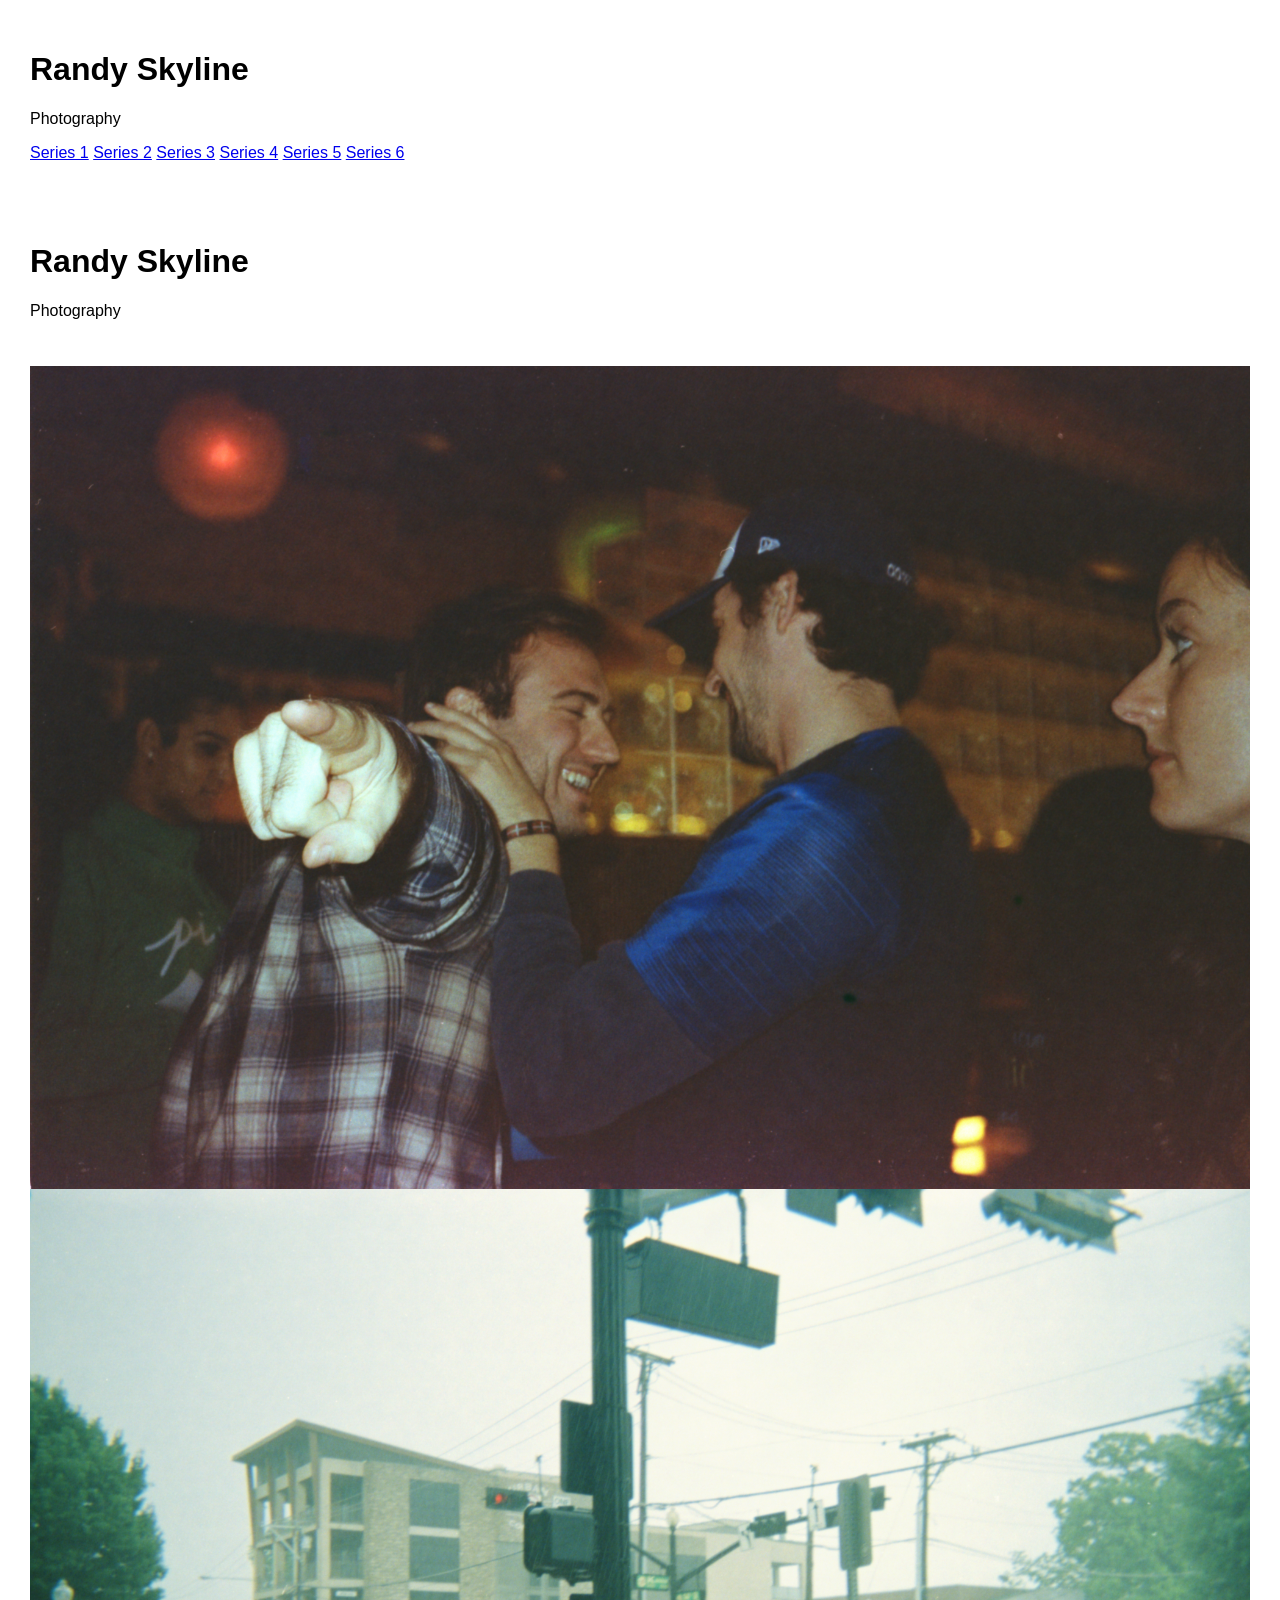
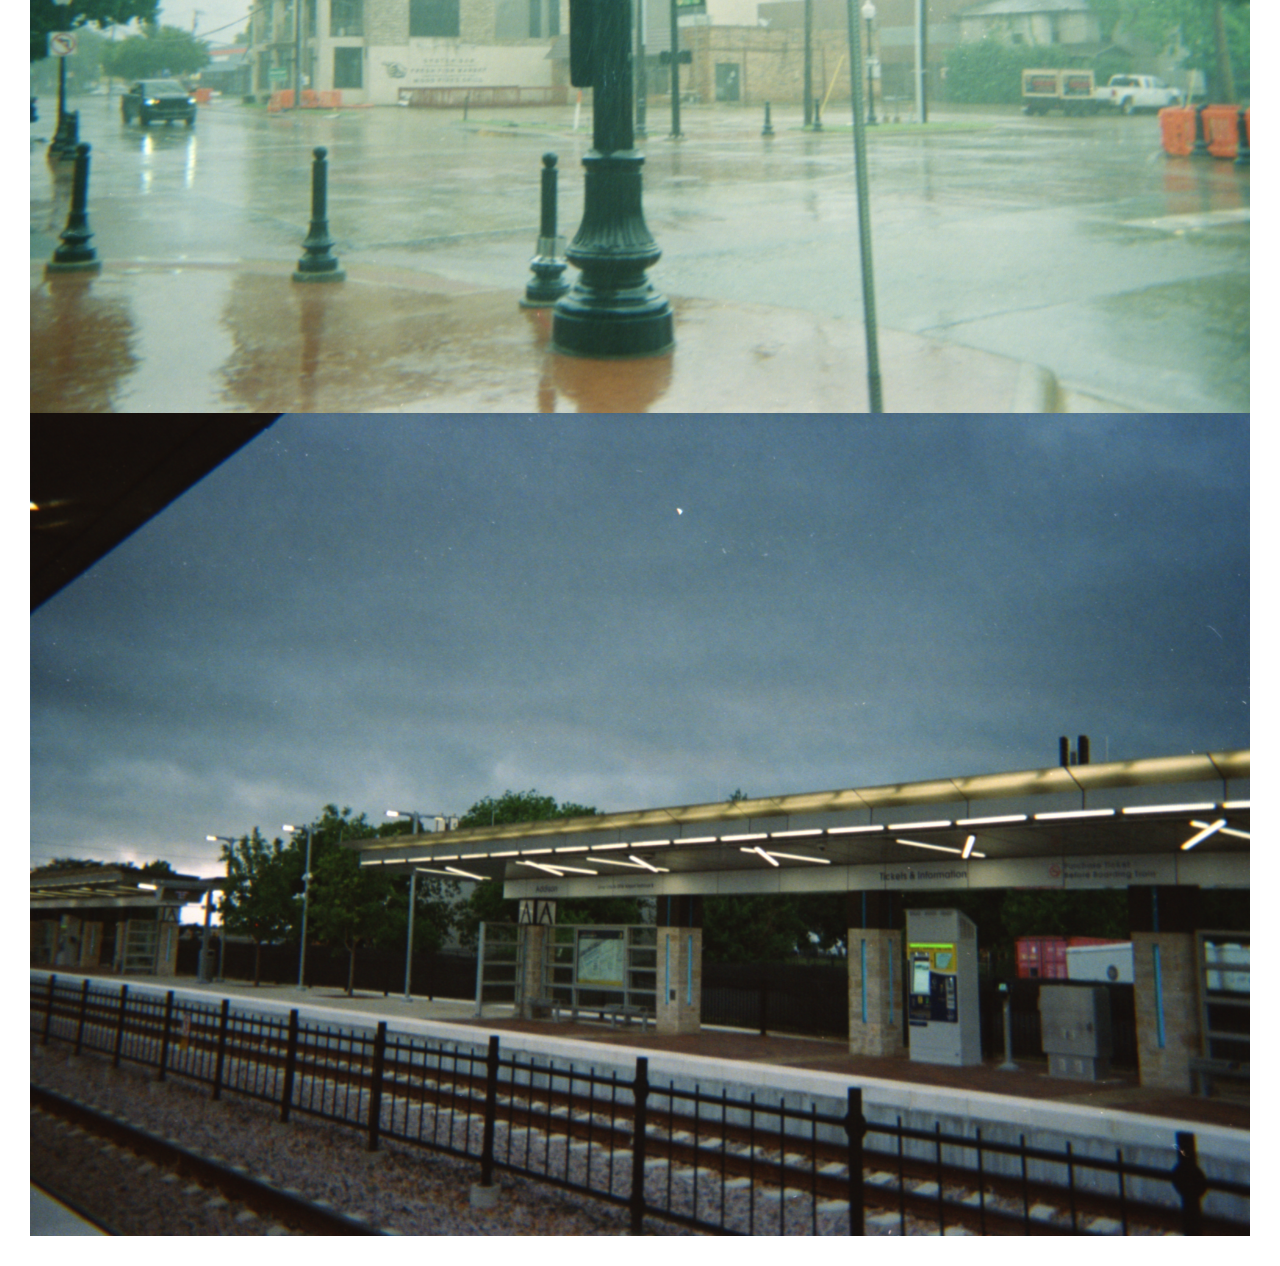
==== index.html @ 366fb8aa "Initial website" ====
<!DOCTYPE html>
<html lang="en">

<head>
    <meta charset="UTF-8">
    <title>Randy Skyline</title>
    <link rel="stylesheet" href="style.css">
</head>

<header>
    <h1>Randy Skyline</h1>
    <p>Photography</p>

    <nav>
        <a href="series1.html">Series 1</a>
        <a href="series2.html">Series 2</a>
        <a href="series3.html">Series 3</a>
        <a href="series4.html">Series 4</a>
        <a href="series5.html">Series 5</a>
        <a href="index.html">Series 6</a>
    </nav>
</header>

<body>
    <header>
        <h1>Randy Skyline</h1>
        <p>Photography</p>
    </header>

    <main class="gallery">
        <img src="images/series6/photo1.png"
            alt="Photograph"
            width="2000"
            height="1350">
        <img src="images/series6/photo2.png"
            alt="Photograph"
            width="2000"
            height="1350">
        <img src="images/series6/photo3.png"
            alt="Photograph"
            width="2000"
            height="1350">
    </main>
</body>

</html>
---- style.css ----
body {
    margin: 0;
    font-family: Arial, sans-serif;
}

header {
    padding: 30px;
}

.gallery {
    max-width: 1300px;
    margin: 0 auto;
    padding: 0 30px 30px;
}

.gallery img {
    display: block;
    max-width: 100%;
    height: auto;
}
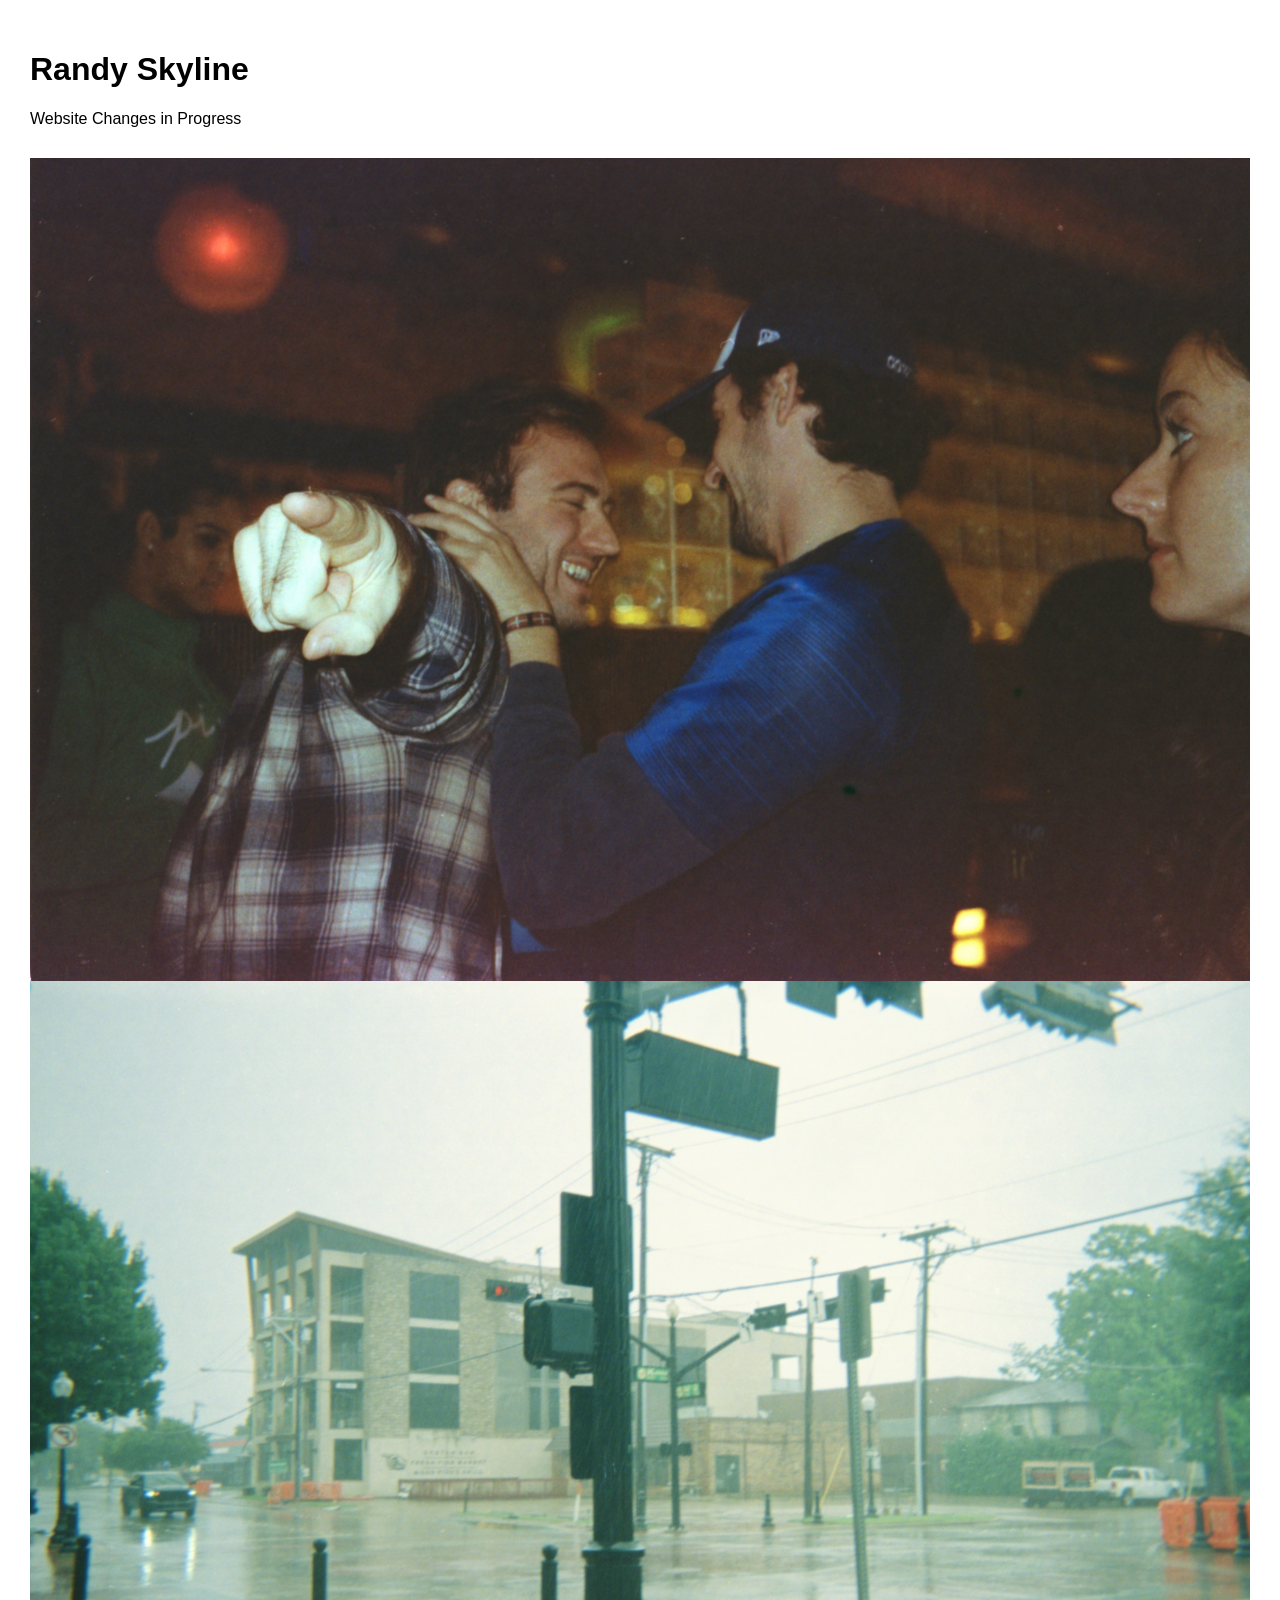
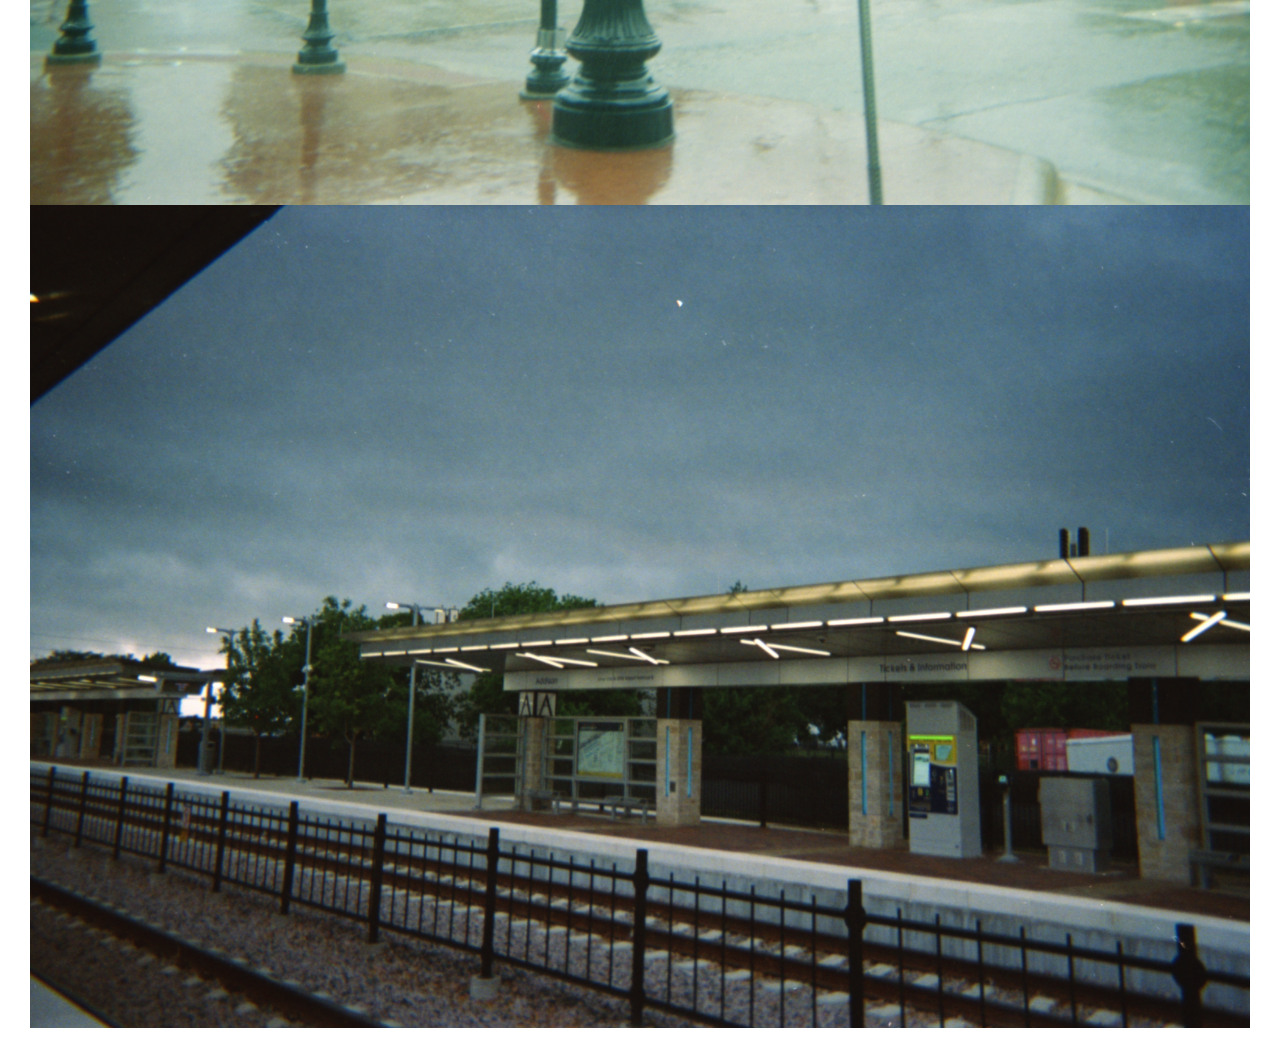
==== commit dd727561: "Website Changes in Progress header" ====
--- a/index.html
+++ b/index.html
@@ -9,8 +9,9 @@
 
 <header>
     <h1>Randy Skyline</h1>
-    <p>Photography</p>
+    <p1>Website Changes in Progress</p1>
 
+<!--
     <nav>
         <a href="series1.html">Series 1</a>
         <a href="series2.html">Series 2</a>
@@ -19,14 +20,9 @@
         <a href="series5.html">Series 5</a>
         <a href="index.html">Series 6</a>
     </nav>
+-->
+
 </header>
-
-<body>
-    <header>
-        <h1>Randy Skyline</h1>
-        <p>Photography</p>
-    </header>
-
     <main class="gallery">
         <img src="images/series6/photo1.png"
             alt="Photograph"
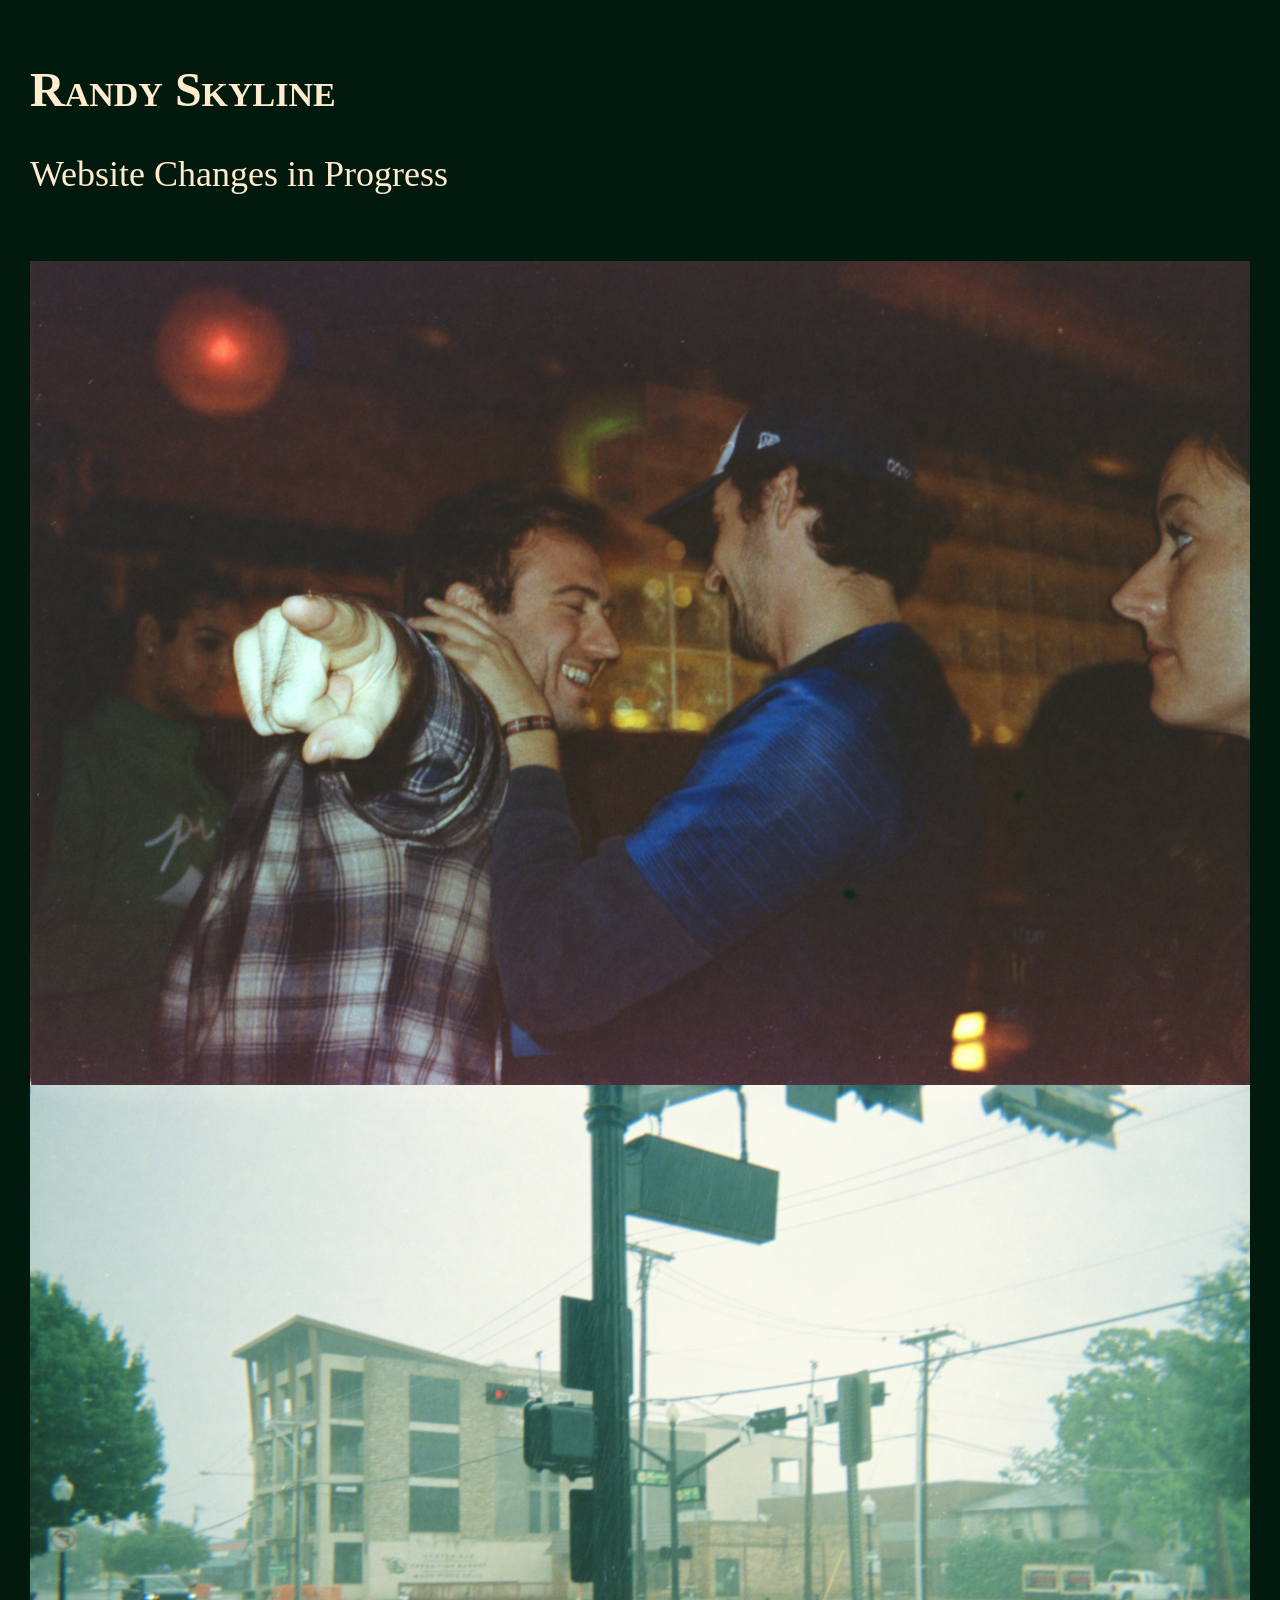
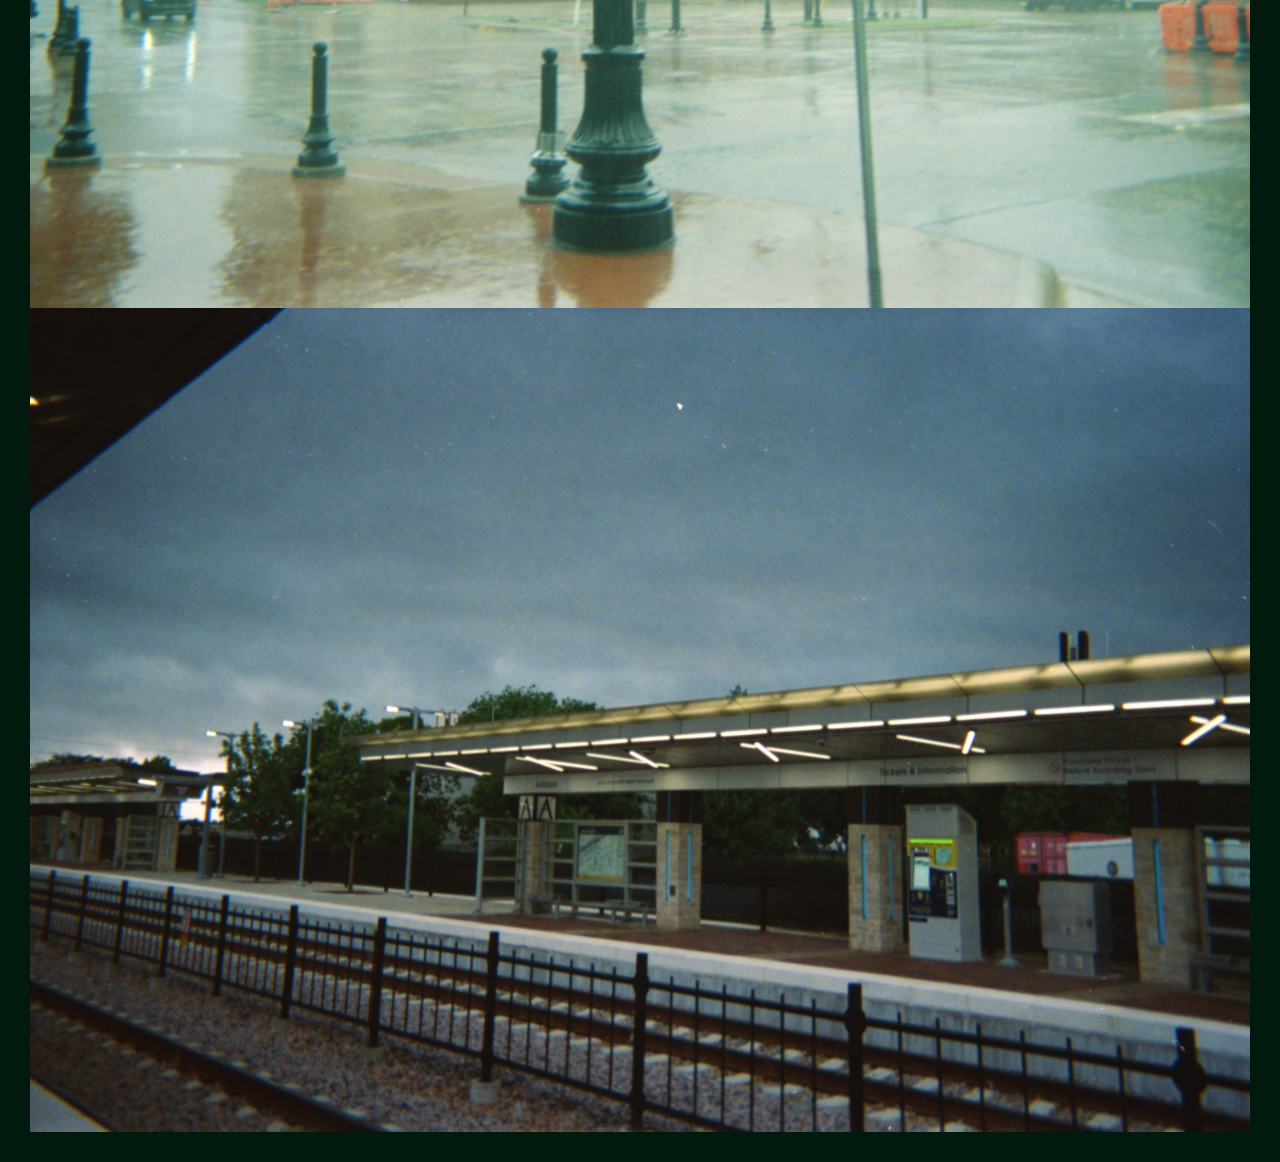
==== commit 16024a44: "10/2/2026 - font and color changes" ====
--- a/index.html
+++ b/index.html
@@ -8,8 +8,9 @@
 </head>
 
 <header>
-    <h1>Randy Skyline</h1>
-    <p1>Website Changes in Progress</p1>
+    <h1 style="font-size: 48px; font-variant: small-caps">Randy Skyline</h1>
+    <p style="font-size: 36px;"> Website Changes in Progress</p>
+        
 
 <!--
     <nav>
--- a/style.css
+++ b/style.css
@@ -1,6 +1,9 @@
 body {
     margin: 0;
-    font-family: Arial, sans-serif;
+    background-color: rgb(2, 26, 13);
+    color: blanchedalmond;
+    font-family: 'Times New Roman', Times, serif;
+
 }
 
 header {
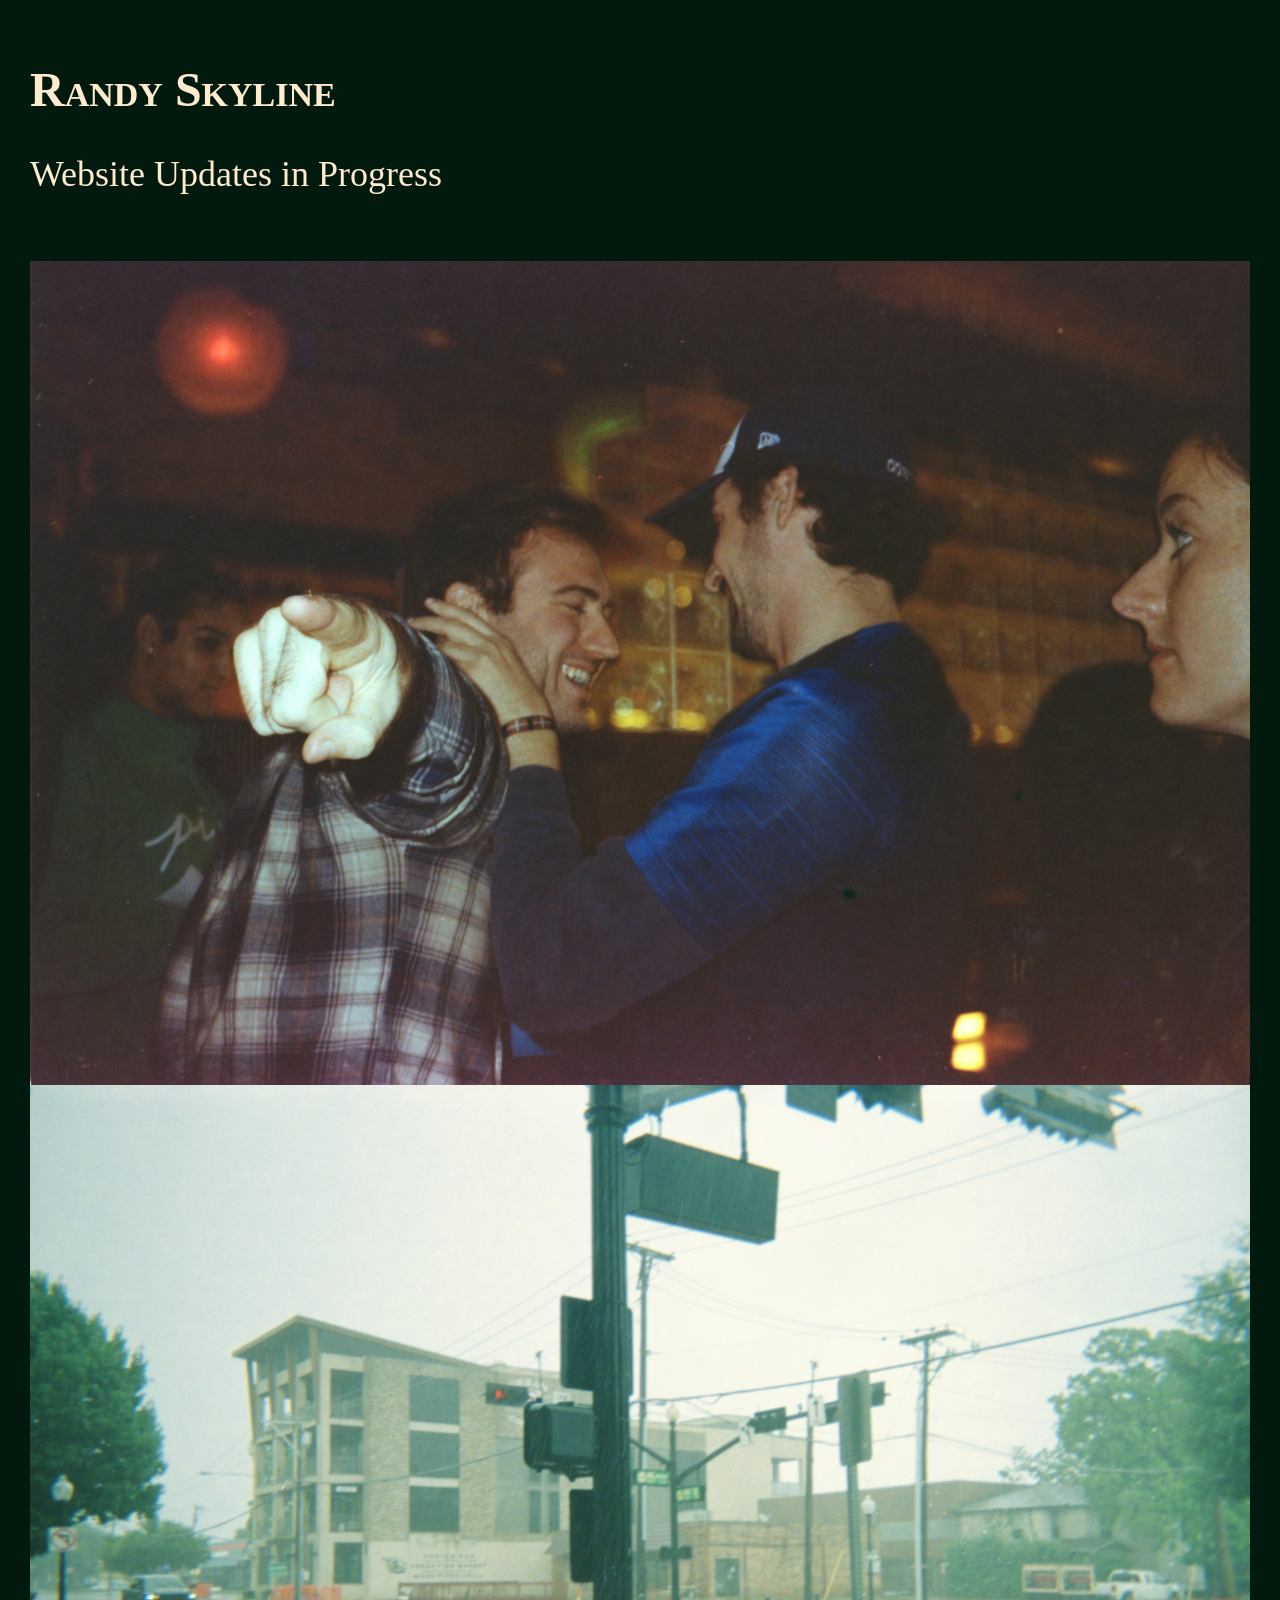
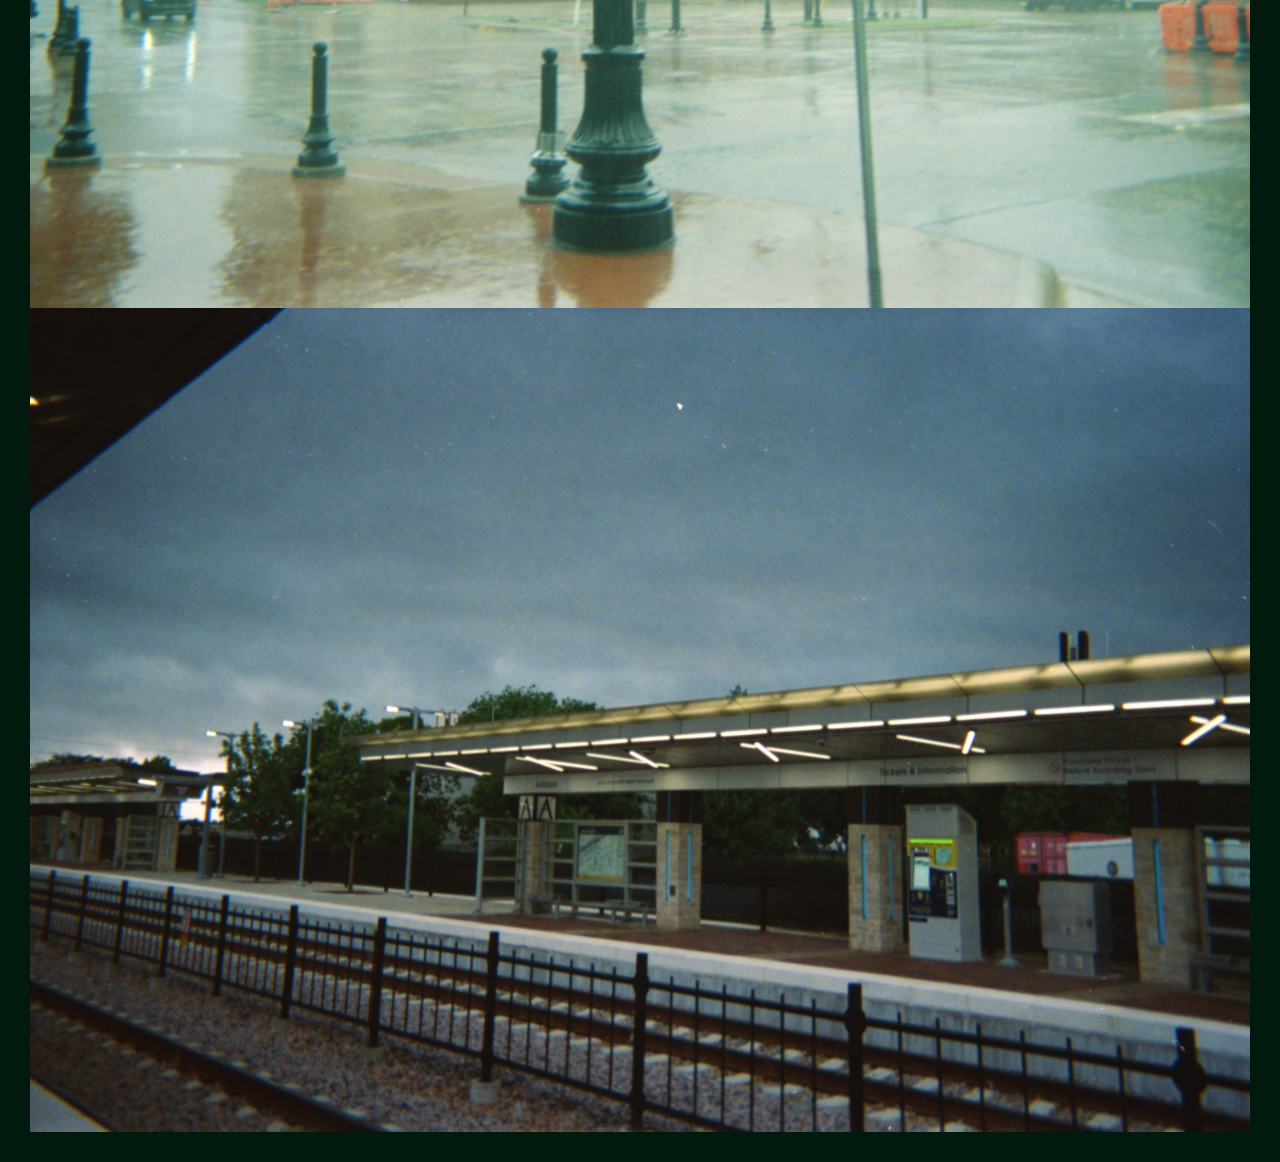
==== commit b0a7429e: "10/2/2026 - Added viewport line to <head>" ====
--- a/index.html
+++ b/index.html
@@ -3,13 +3,14 @@
 
 <head>
     <meta charset="UTF-8">
+    <meta name="viewport" content="width=device-width, initial-scale=1.0">
     <title>Randy Skyline</title>
     <link rel="stylesheet" href="style.css">
 </head>
 
 <header>
     <h1 style="font-size: 48px; font-variant: small-caps">Randy Skyline</h1>
-    <p style="font-size: 36px;"> Website Changes in Progress</p>
+    <p style="font-size: 36px;"> Website Updates in Progress</p>
         
 
 <!--
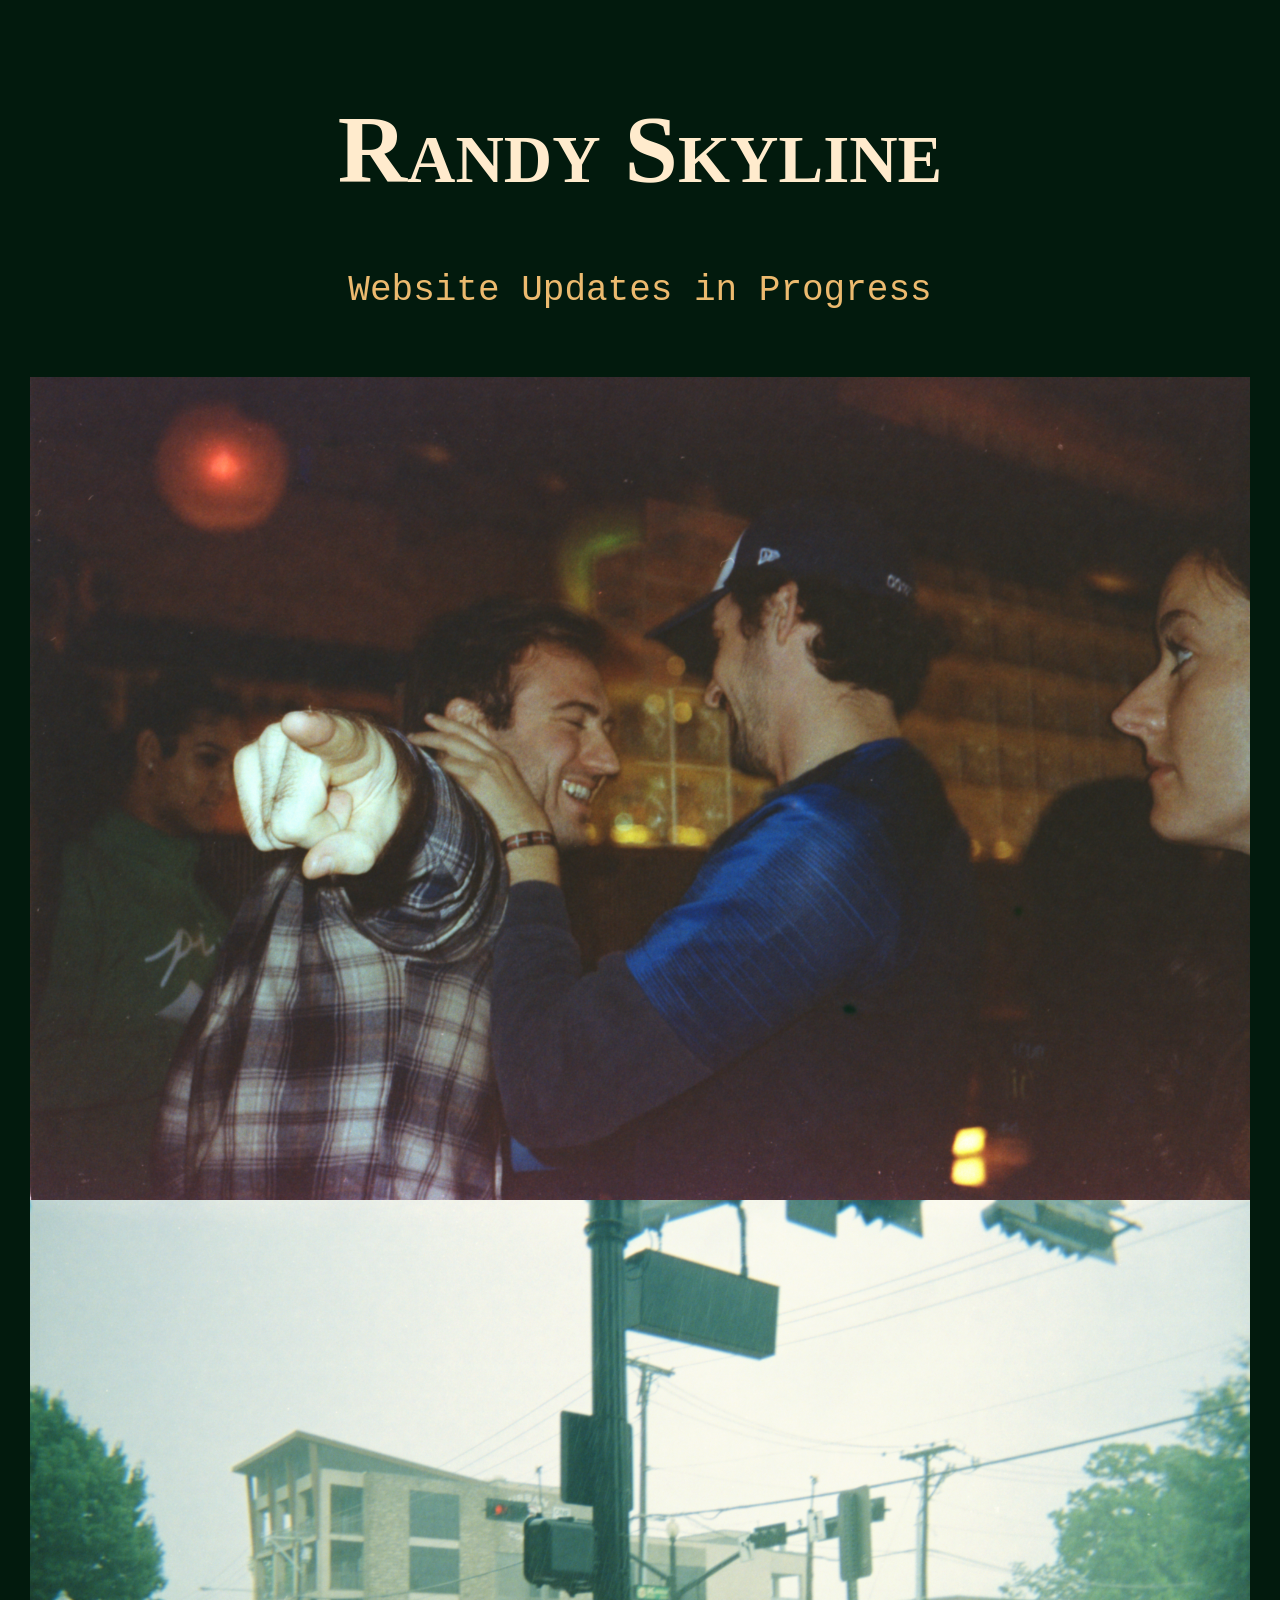
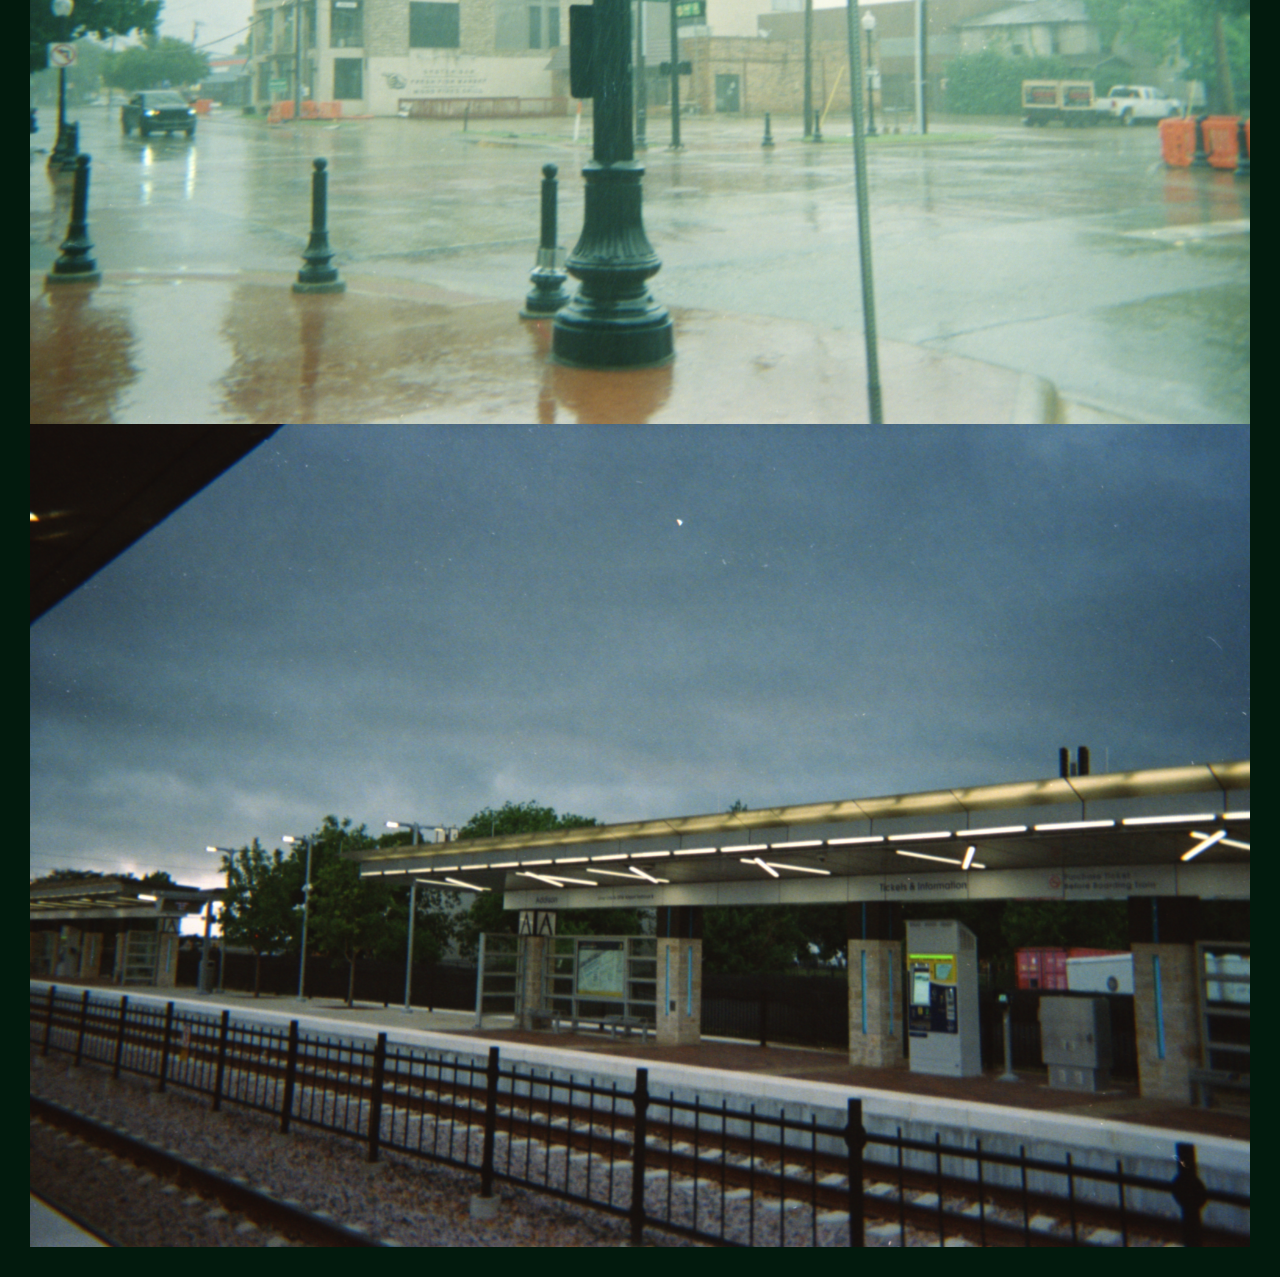
==== commit f61b2aec: "10/2/2026 More font changes" ====
--- a/index.html
+++ b/index.html
@@ -9,8 +9,8 @@
 </head>
 
 <header>
-    <h1 style="font-size: 48px; font-variant: small-caps">Randy Skyline</h1>
-    <p style="font-size: 36px;"> Website Updates in Progress</p>
+    <h1>Randy Skyline</h1>
+    <p> Website Updates in Progress</p>
         
 
 <!--
--- a/style.css
+++ b/style.css
@@ -8,6 +8,22 @@
 
 header {
     padding: 30px;
+    text-align: center;
+}
+
+h1 {
+    font-family: 'Times New Roman', Times, serif;
+    color: blanchedalmond;
+    font-size: clamp(24px, 10vw, 96px);
+    white-space: nowrap;
+    font-variant: small-caps;
+}
+
+p {
+    font-family: "Courier New", Courier, monospace;
+    color: rgb(236, 186, 111);
+    font-size: clamp(24px, 10vw, 36px);
+    white-space: nowrap;
 }
 
 .gallery {
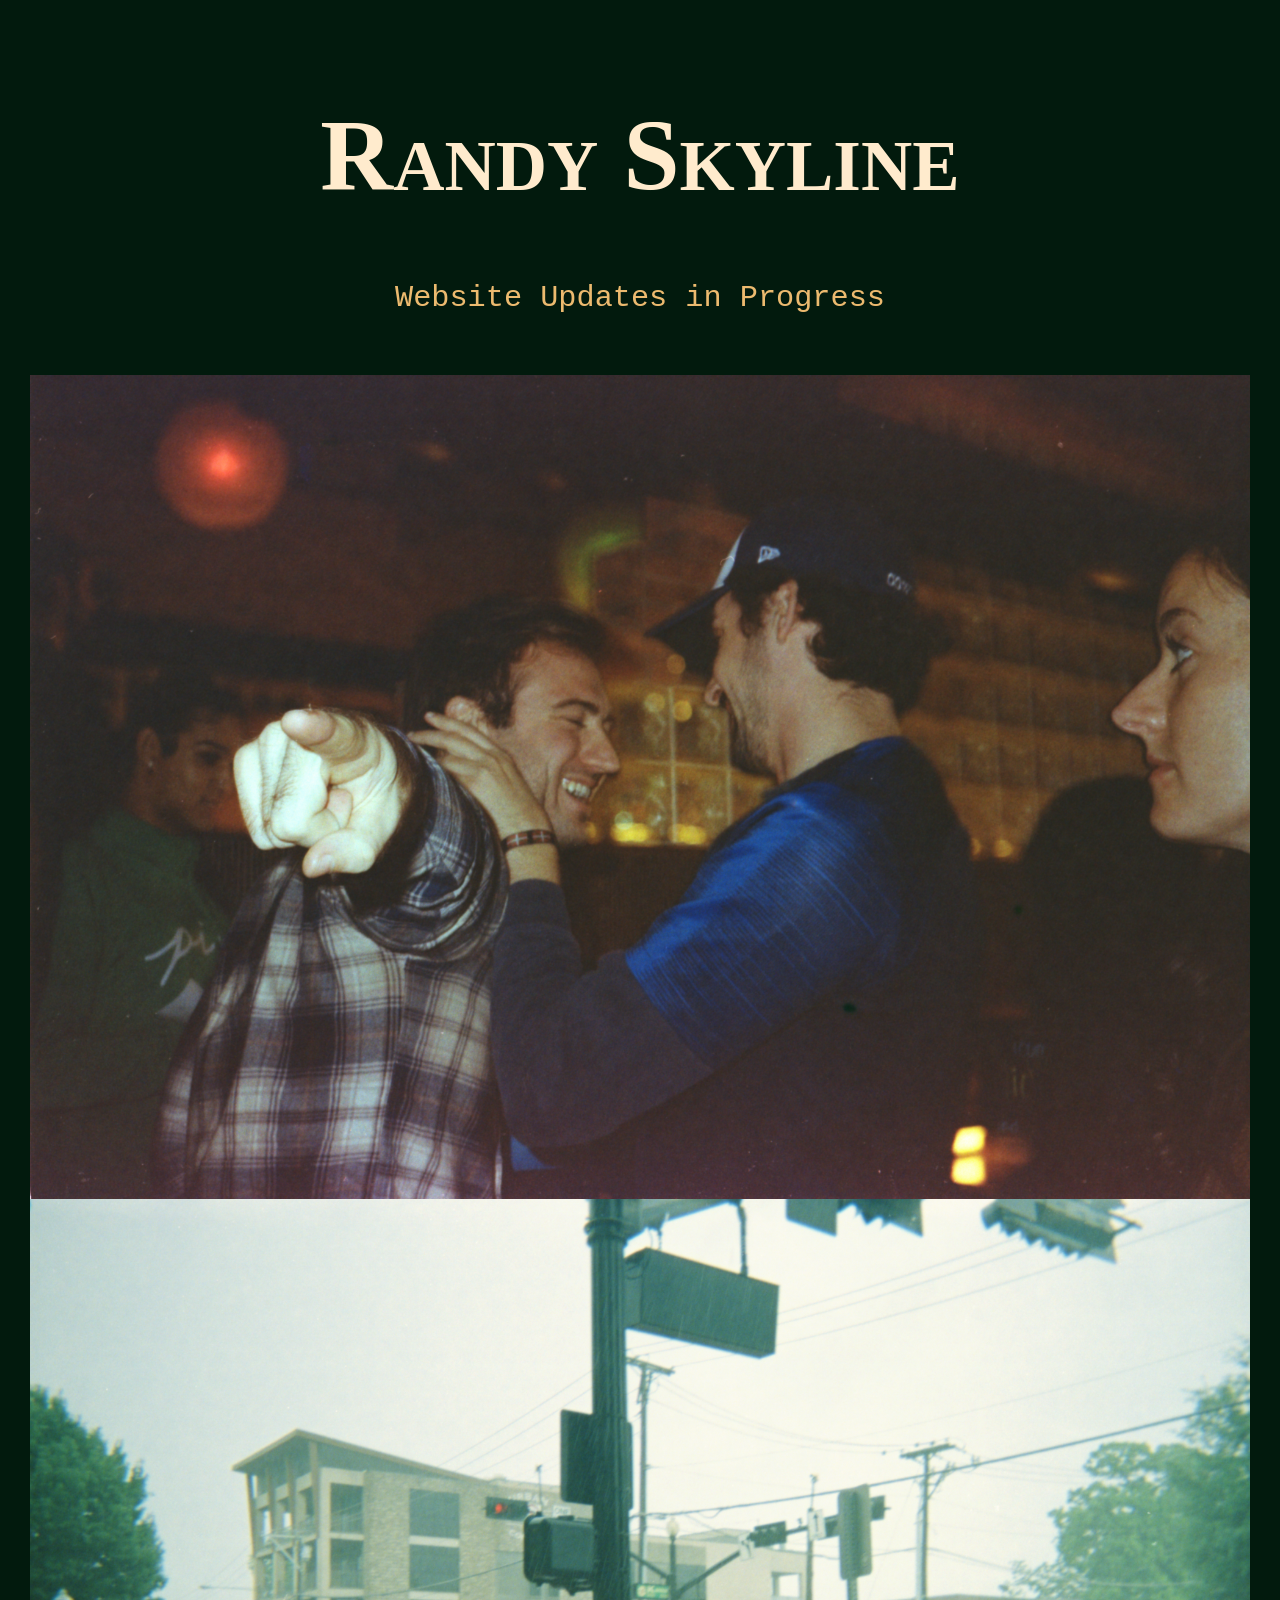
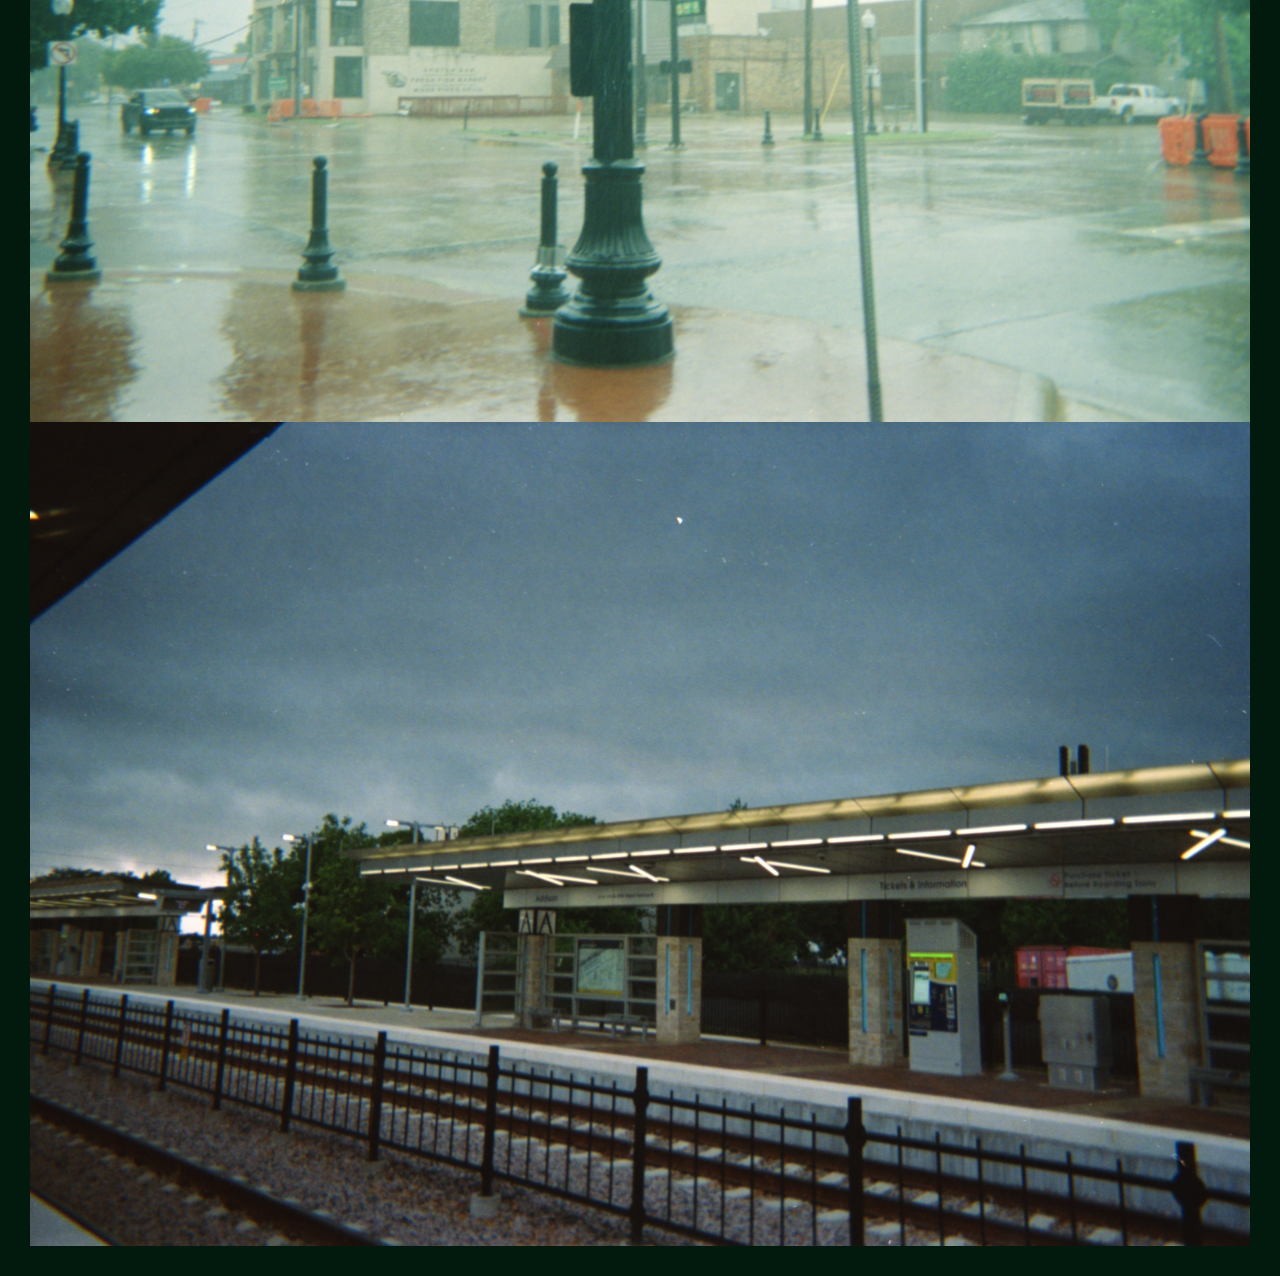
==== commit b3d66136: "Fixed font size" ====
--- a/index.html
+++ b/index.html
@@ -6,6 +6,7 @@
     <meta name="viewport" content="width=device-width, initial-scale=1.0">
     <title>Randy Skyline</title>
     <link rel="stylesheet" href="style.css">
+    <link rel="icon" type="image/png" href="favicon2copy.png">
 </head>
 
 <header>
--- a/style.css
+++ b/style.css
@@ -9,12 +9,13 @@
 header {
     padding: 30px;
     text-align: center;
+    font-size: clamp(1rem, 1.5rem + 6vw, 10rem);
 }
 
 h1 {
     font-family: 'Times New Roman', Times, serif;
     color: blanchedalmond;
-    font-size: clamp(24px, 10vw, 96px);
+    font-size: 1em;
     white-space: nowrap;
     font-variant: small-caps;
 }
@@ -22,7 +23,7 @@
 p {
     font-family: "Courier New", Courier, monospace;
     color: rgb(236, 186, 111);
-    font-size: clamp(24px, 10vw, 36px);
+    font-size: 0.3em;
     white-space: nowrap;
 }
 
@@ -36,4 +37,18 @@
     display: block;
     max-width: 100%;
     height: auto;
+}
+
+@media (max-width: 600px) {
+    header {
+        padding: 15px;
+    }
+
+    h1 {
+        font-size: 12vw;
+    }
+
+    .gallery {
+        padding: 0 10px 15px;
+    }
 }
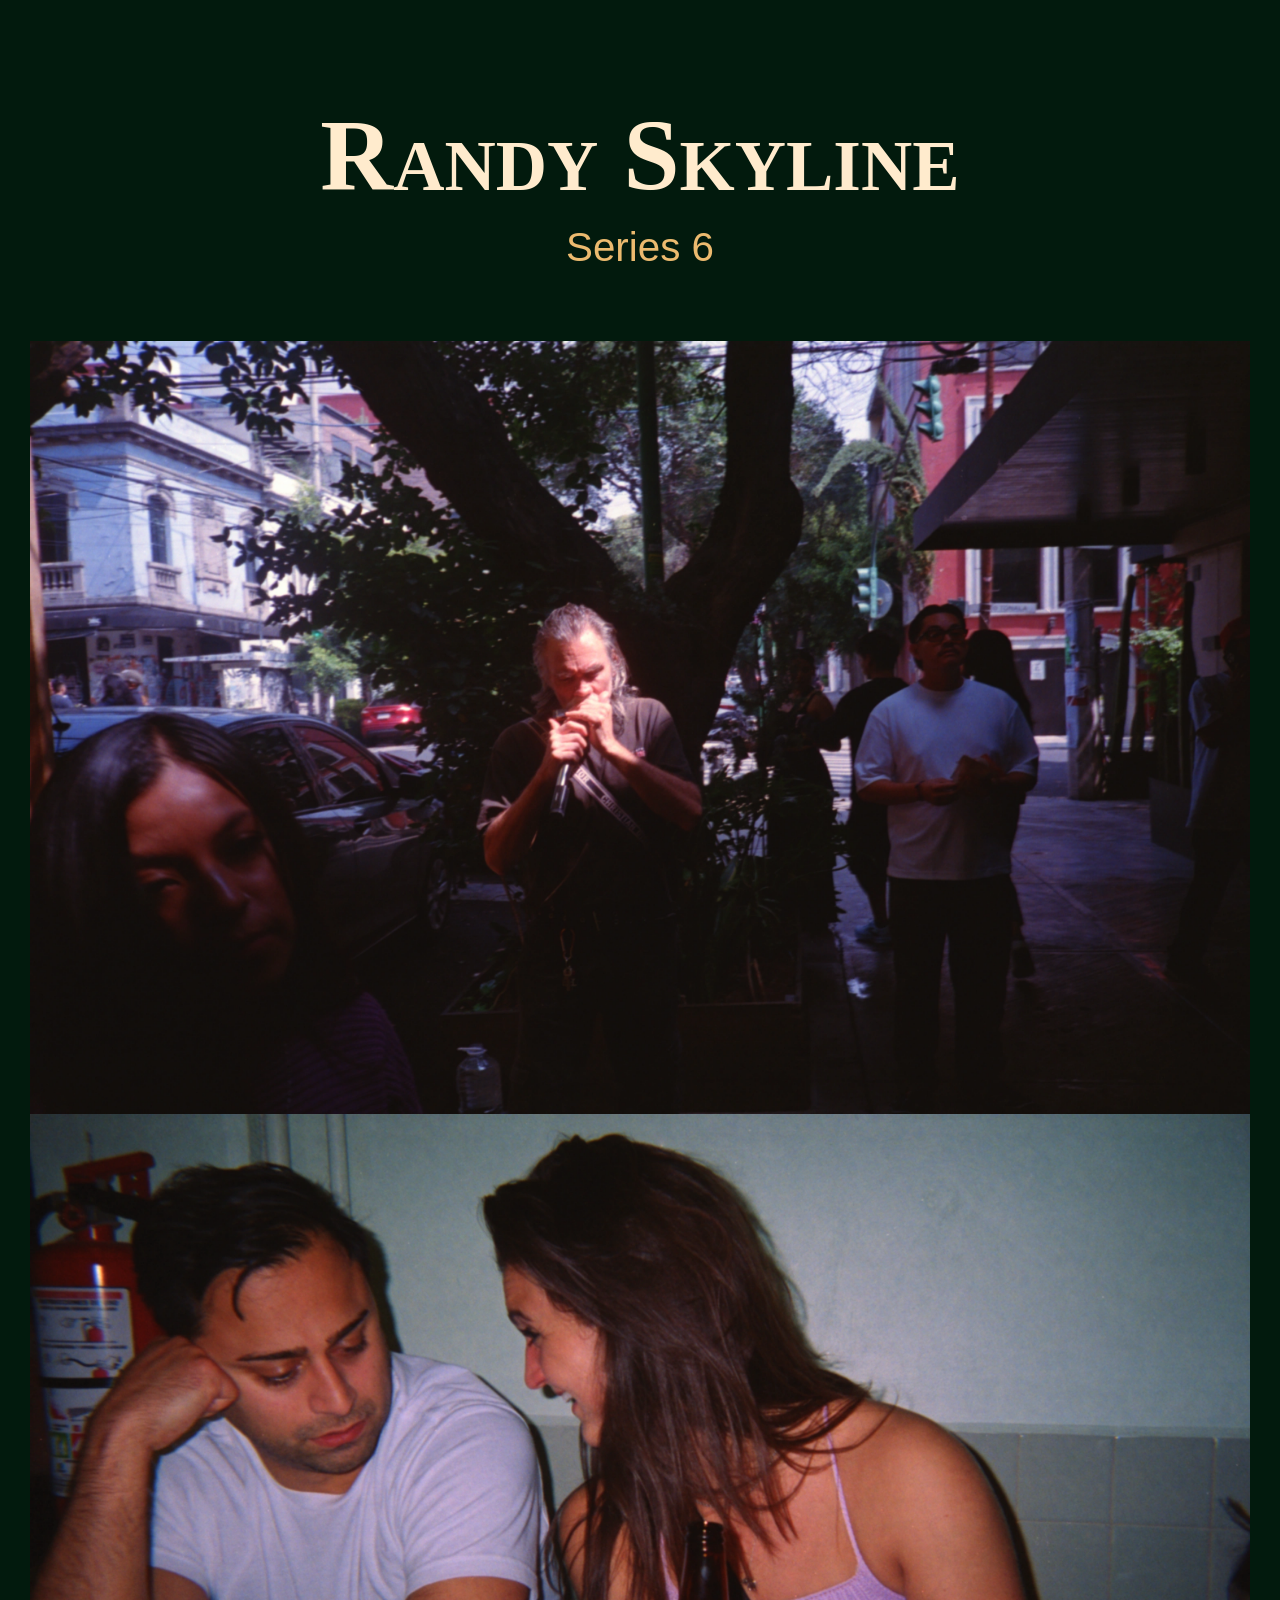
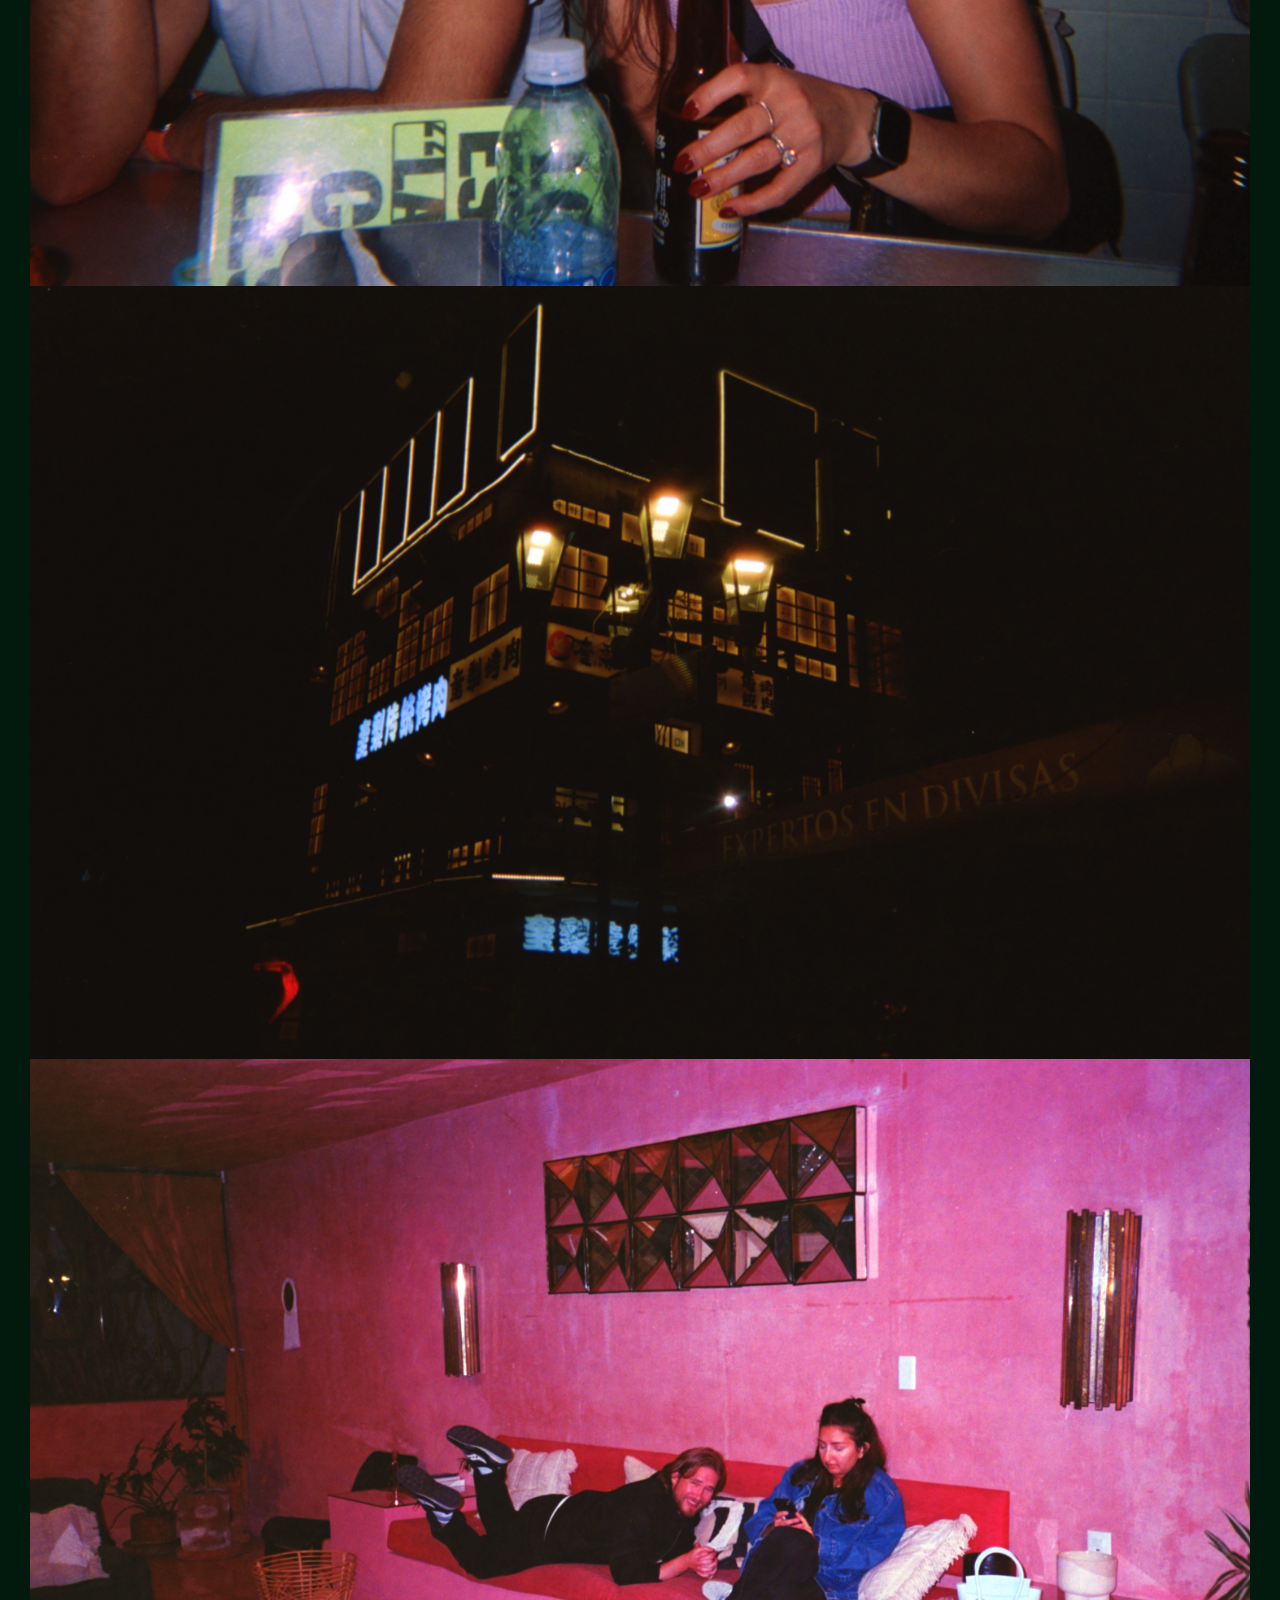
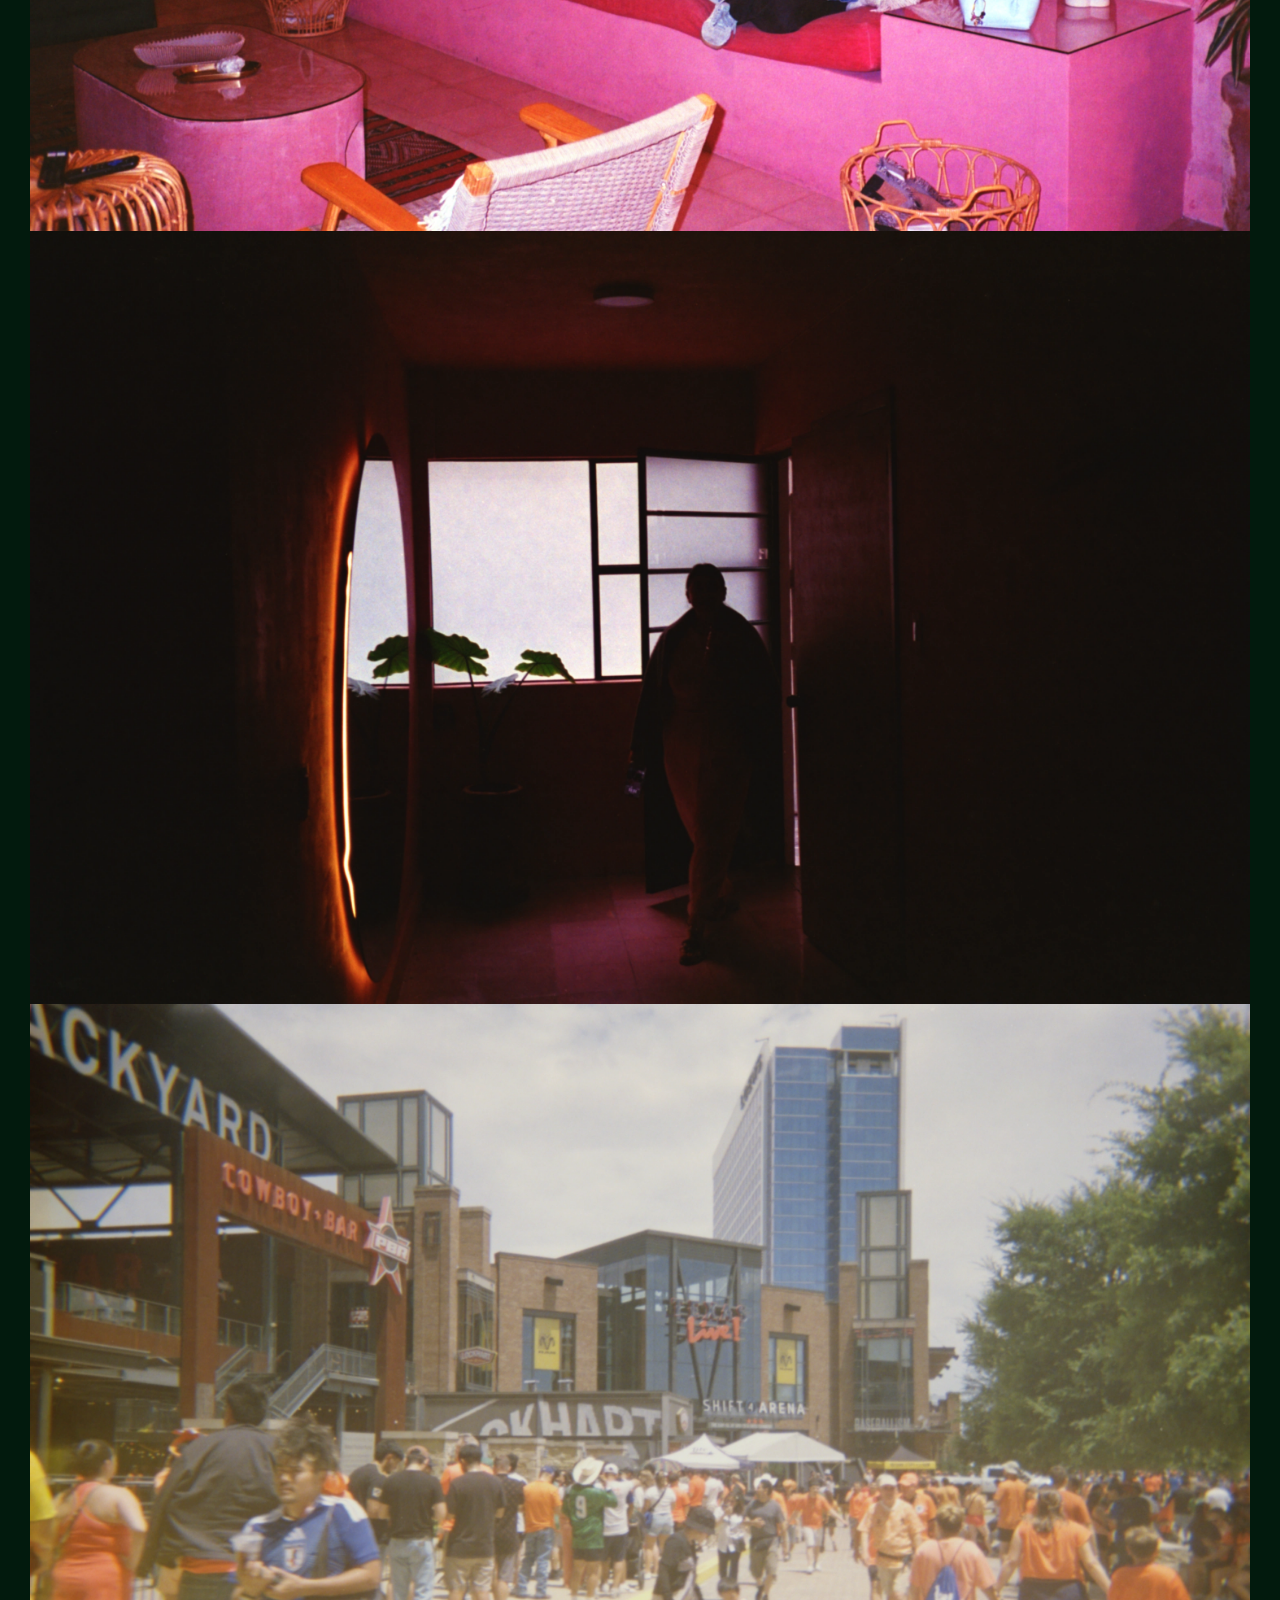
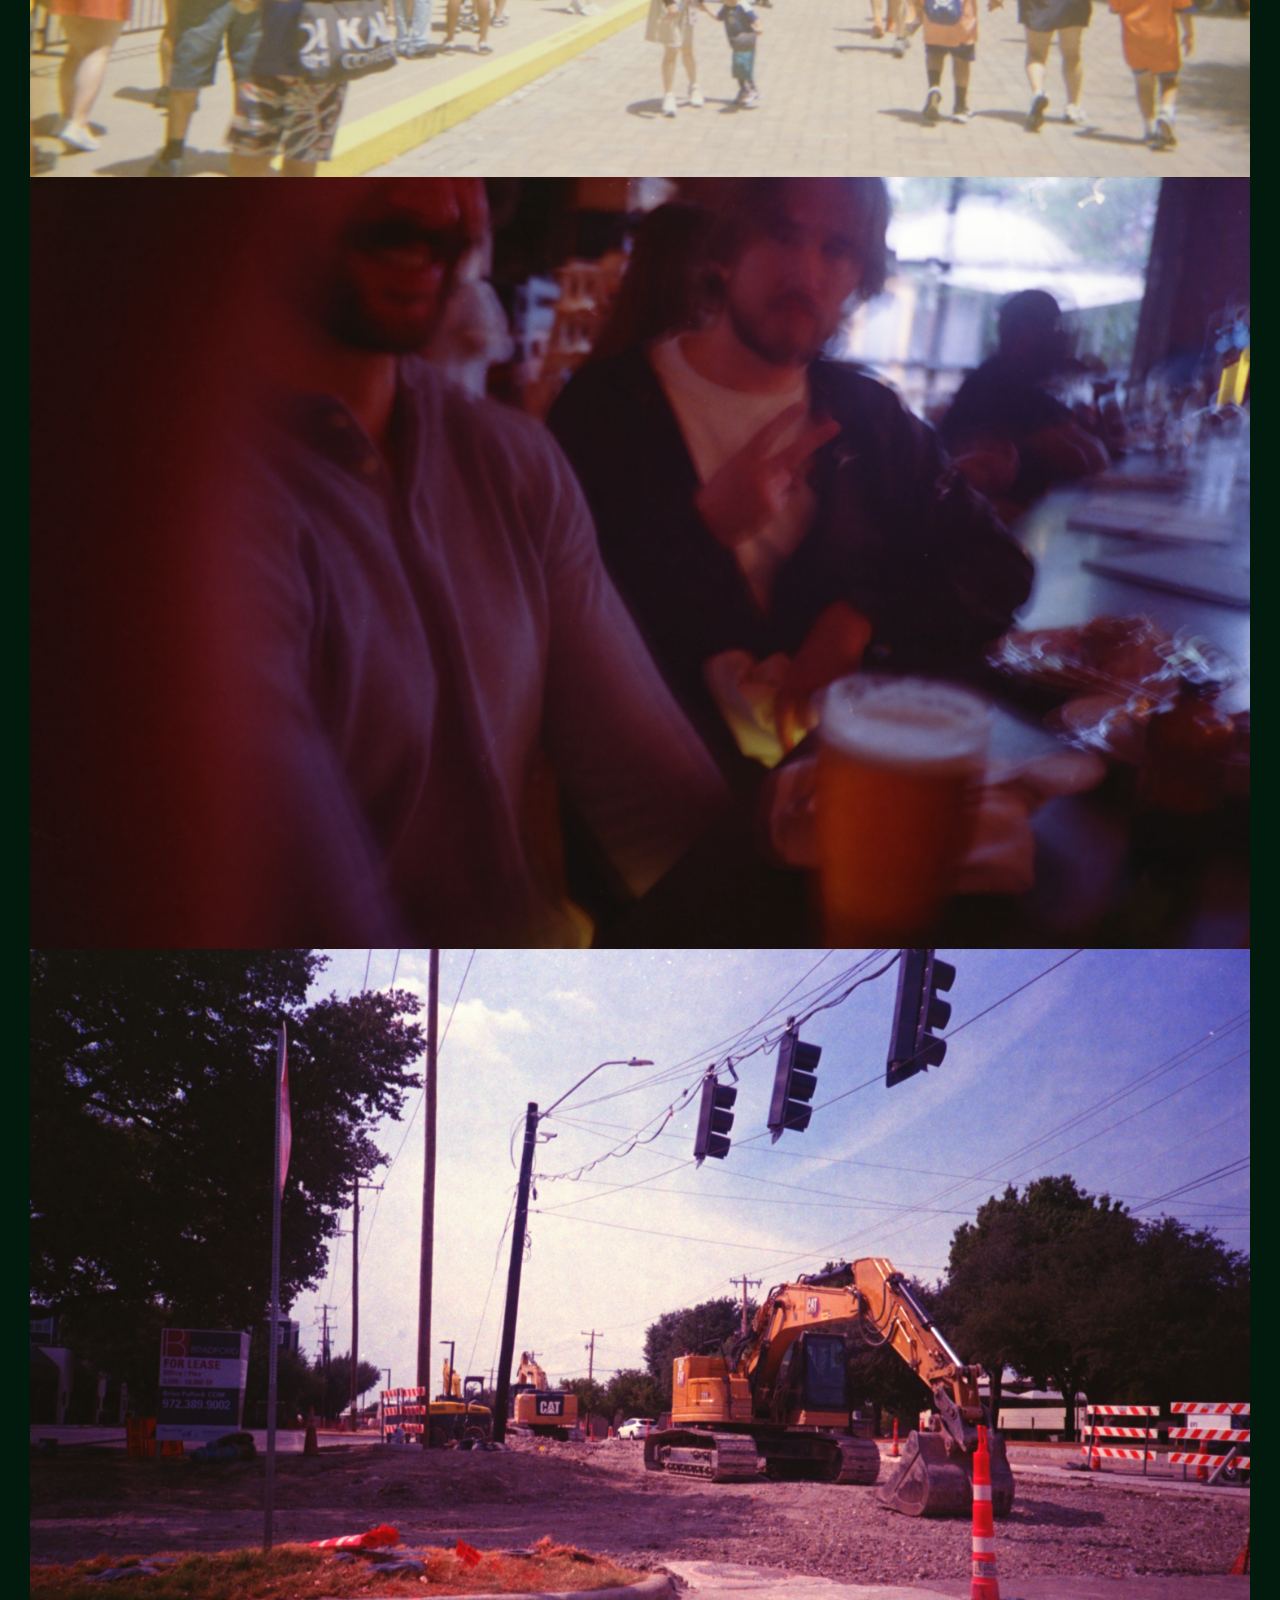
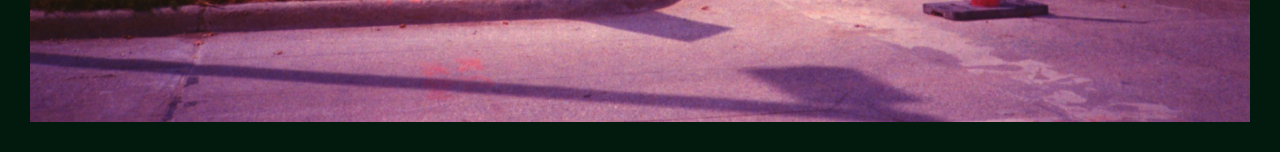
==== commit a9cf87e1: "8 new pics" ====
--- a/index.html
+++ b/index.html
@@ -11,7 +11,8 @@
 
 <header>
     <h1>Randy Skyline</h1>
-    <p> Website Updates in Progress</p>
+    <p>Series 6</p>
+
         
 
 <!--
@@ -27,18 +28,38 @@
 
 </header>
     <main class="gallery">
-        <img src="images/series6/photo1.png"
+        <img src="images/series6/rs_series6_1.webp"
             alt="Photograph"
-            width="2000"
-            height="1350">
-        <img src="images/series6/photo2.png"
+            width="3000"
+            height="1900">
+        <img src="images/series6/rs_series6_2.webp"
             alt="Photograph"
-            width="2000"
-            height="1350">
-        <img src="images/series6/photo3.png"
+            width="3000"
+            height="1900">
+        <img src="images/series6/rs_series6_3.webp"
             alt="Photograph"
-            width="2000"
-            height="1350">
+            width="3000"
+            height="1900">
+        <img src="images/series6/rs_series6_4.webp"
+            alt="Photograph"
+            width="3000"
+            height="1900">
+        <img src="images/series6/rs_series6_5.webp"
+            alt="Photograph"
+            width="3000"
+            height="1900">
+        <img src="images/series6/rs_series6_6.webp"
+            alt="Photograph"
+            width="3000"
+            height="1900">
+        <img src="images/series6/rs_series6_7.webp"
+            alt="Photograph"
+            width="3000"
+            height="1900">
+        <img src="images/series6/rs_series6_8.webp"
+            alt="Photograph"
+            width="3000"
+            height="1900">
     </main>
 </body>
 
--- a/style.css
+++ b/style.css
@@ -18,13 +18,16 @@
     font-size: 1em;
     white-space: nowrap;
     font-variant: small-caps;
+    margin-bottom: 10px;
 }
 
 p {
-    font-family: "Courier New", Courier, monospace;
+    font-family: "Arial", Courier, monospace;
     color: rgb(236, 186, 111);
-    font-size: 0.3em;
+    font-size: 0.4em;
     white-space: nowrap;
+    /* font-variant: small-caps; */
+    margin-top: 0;
 }
 
 .gallery {
@@ -41,12 +44,16 @@
 
 @media (max-width: 600px) {
     header {
-        padding: 15px;
+        padding: 20px;
     }
 
-    h1 {
-        font-size: 12vw;
+    /* h1 {
+        padding: 1px 1px;
     }
+
+    p {
+        padding: 1px 1px;
+    } */
 
     .gallery {
         padding: 0 10px 15px;
